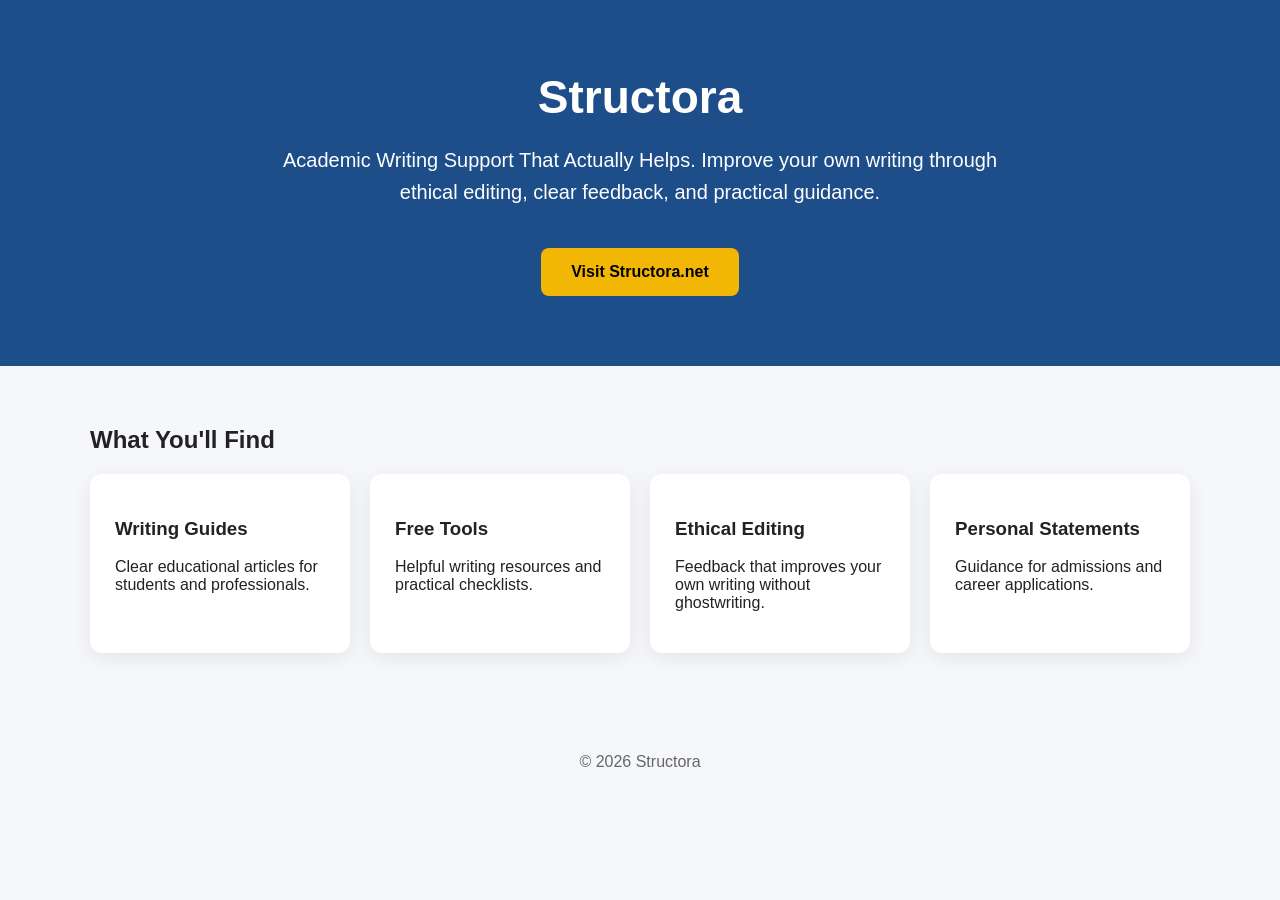
==== index.html @ daac4e53 "Create index.html" ====
<!DOCTYPE html>
<html lang="en">
<head>
<meta charset="UTF-8">
<meta name="viewport" content="width=device-width, initial-scale=1.0">
<title>Structora | Academic Writing Support</title>

<style>
body{
    margin:0;
    font-family:Arial,Helvetica,sans-serif;
    background:#f5f7fb;
    color:#222;
}

header{
    background:#1d4e89;
    color:#fff;
    text-align:center;
    padding:70px 20px;
}

header h1{
    margin:0;
    font-size:46px;
}

header p{
    font-size:20px;
    max-width:750px;
    margin:20px auto;
    line-height:1.6;
}

.button{
    display:inline-block;
    margin-top:20px;
    background:#f2b705;
    color:#000;
    text-decoration:none;
    padding:15px 30px;
    border-radius:8px;
    font-weight:bold;
}

section{
    max-width:1100px;
    margin:60px auto;
    padding:0 20px;
}

.cards{
    display:grid;
    grid-template-columns:repeat(auto-fit,minmax(230px,1fr));
    gap:20px;
}

.card{
    background:#fff;
    border-radius:12px;
    padding:25px;
    box-shadow:0 5px 20px rgba(0,0,0,.08);
}

footer{
    text-align:center;
    padding:40px;
    color:#666;
}
</style>

</head>

<body>

<header>

<h1>Structora</h1>

<p>
Academic Writing Support That Actually Helps.
Improve your own writing through ethical editing,
clear feedback, and practical guidance.
</p>

<a class="button" href="https://www.structora.net">
Visit Structora.net
</a>

</header>

<section>

<h2>What You'll Find</h2>

<div class="cards">

<div class="card">
<h3>Writing Guides</h3>
<p>Clear educational articles for students and professionals.</p>
</div>

<div class="card">
<h3>Free Tools</h3>
<p>Helpful writing resources and practical checklists.</p>
</div>

<div class="card">
<h3>Ethical Editing</h3>
<p>Feedback that improves your own writing without ghostwriting.</p>
</div>

<div class="card">
<h3>Personal Statements</h3>
<p>Guidance for admissions and career applications.</p>
</div>

</div>

</section>

<footer>

© 2026 Structora

</footer>

</body>
</html>
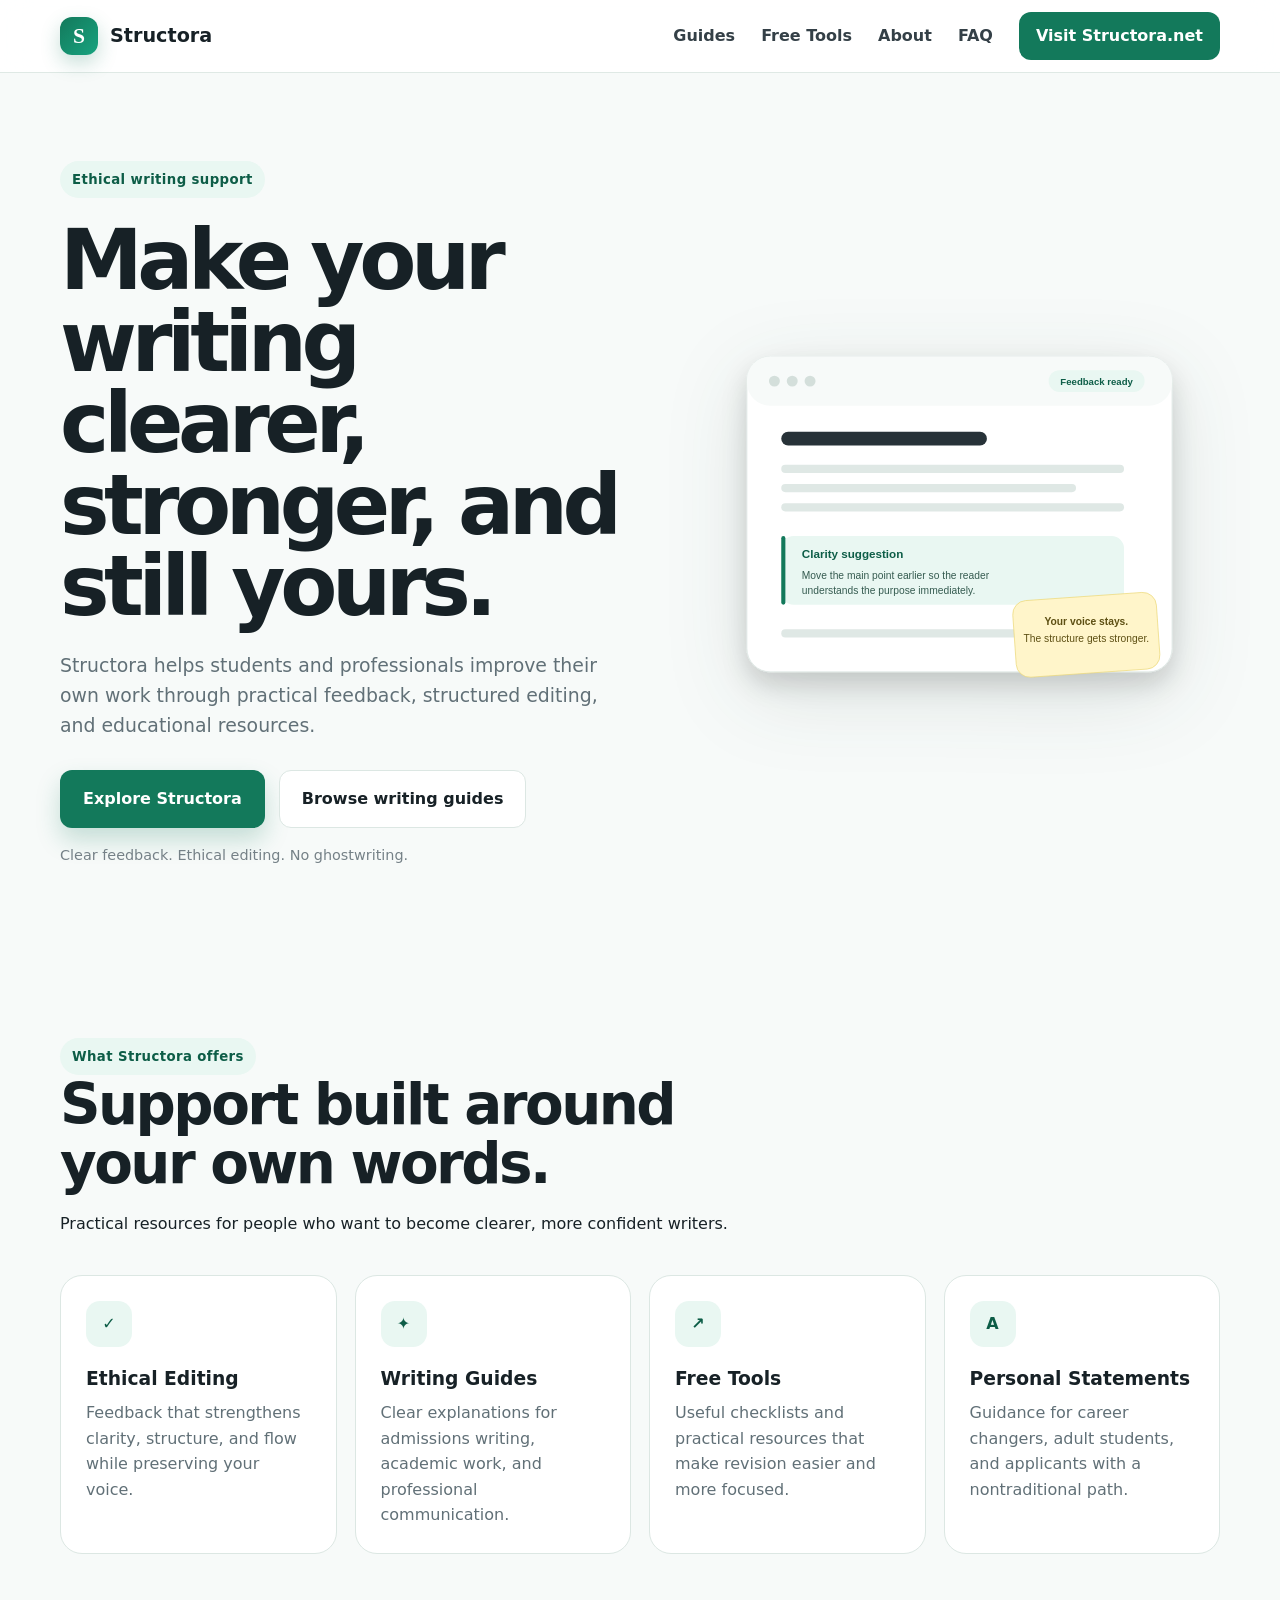
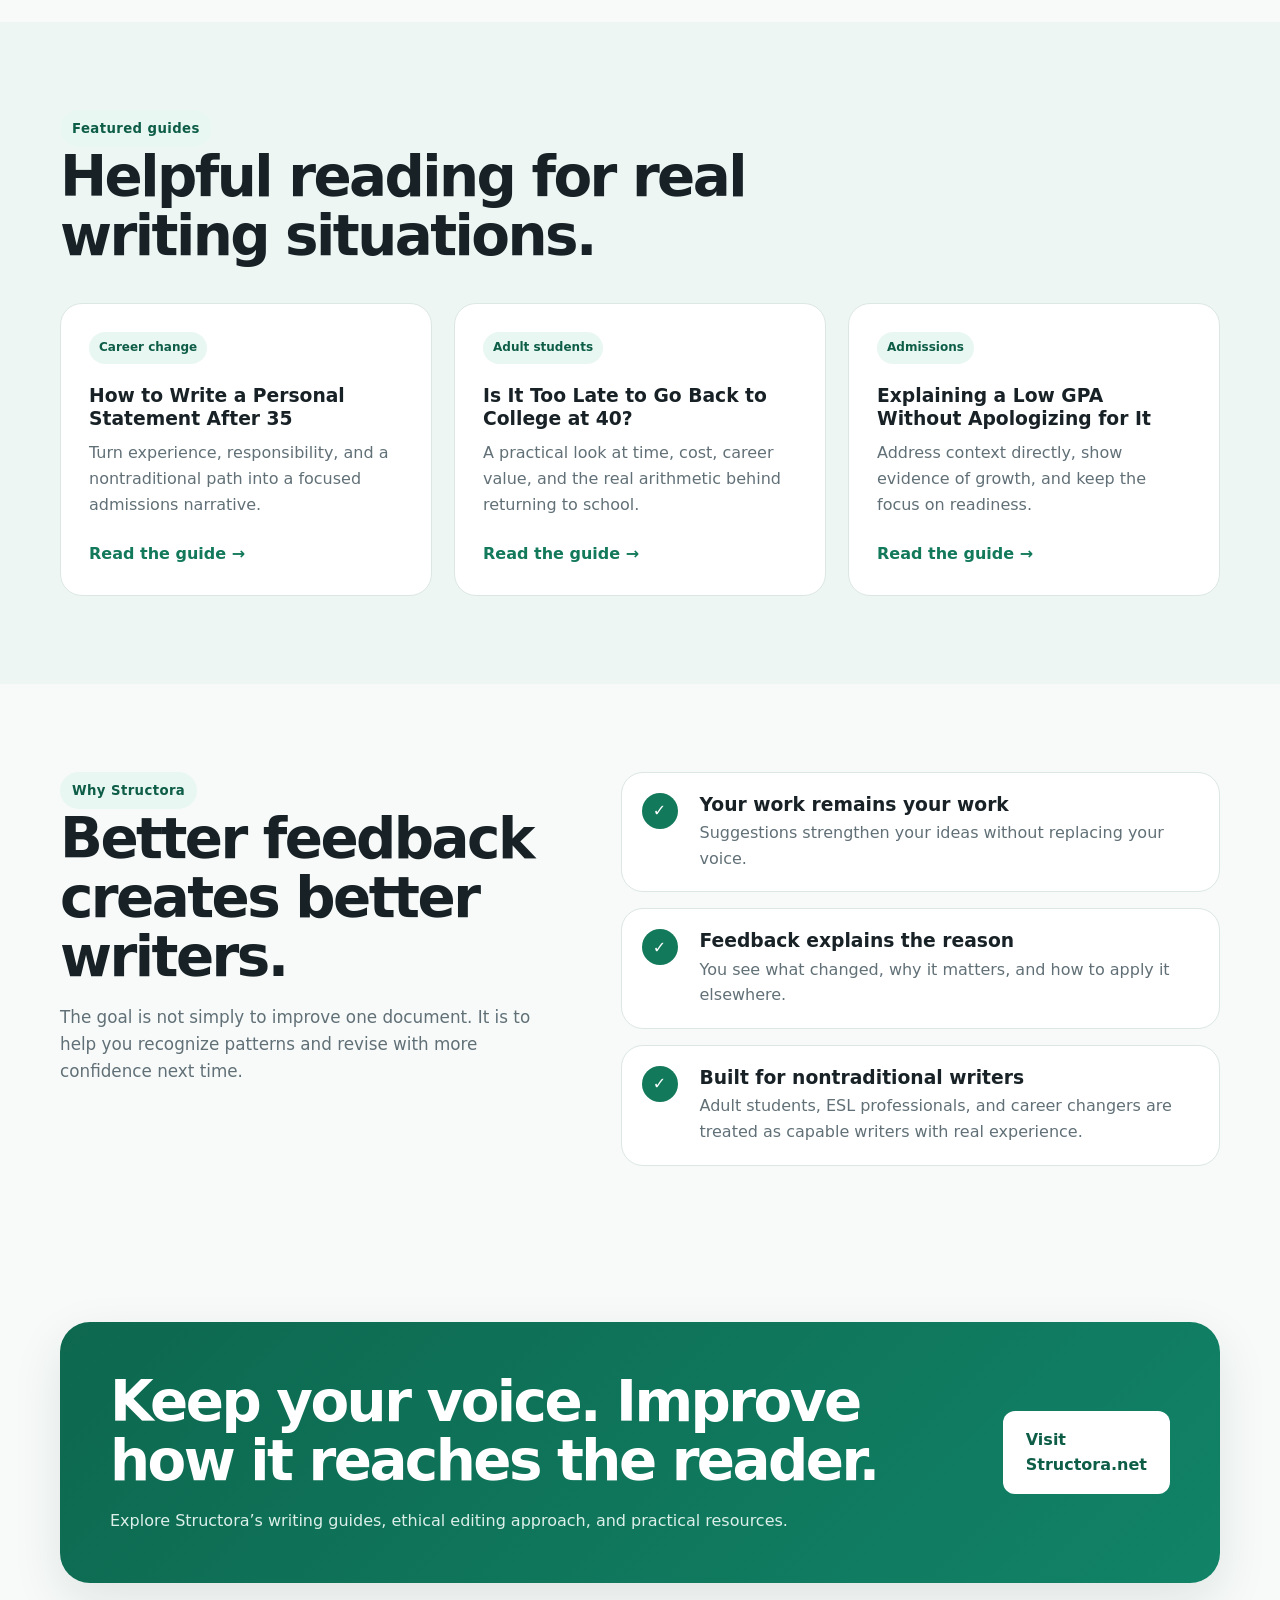
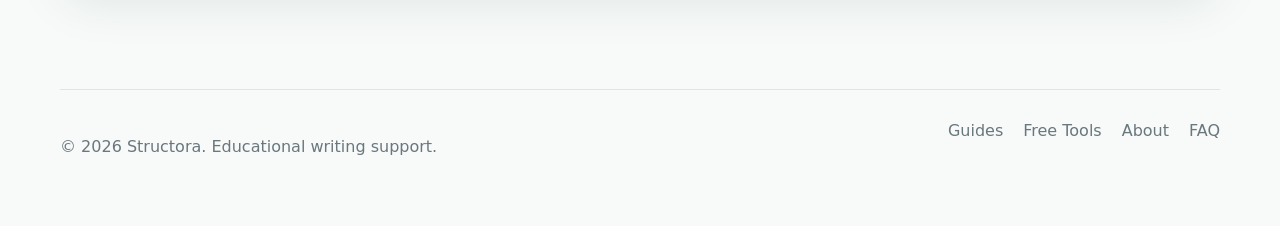
==== commit 9e973f69: "Add files via upload" ====
--- a/index.html
+++ b/index.html
@@ -1,129 +1,149 @@
 <!DOCTYPE html>
 <html lang="en">
 <head>
-<meta charset="UTF-8">
-<meta name="viewport" content="width=device-width, initial-scale=1.0">
-<title>Structora | Academic Writing Support</title>
+  <meta charset="UTF-8">
+  <meta name="viewport" content="width=device-width, initial-scale=1.0">
+  <meta name="description" content="Structora helps students and professionals improve their own writing through ethical editing, practical feedback, and educational resources.">
+  <title>Structora | Academic Writing Support</title>
+  <link rel="icon" href="assets/favicon.svg" type="image/svg+xml">
+  <link rel="stylesheet" href="styles.css">
+  <script defer src="script.js"></script>
+</head>
+<body>
+  <header class="site-header">
+    <div class="container nav-wrap">
+      <a class="brand" href="index.html">
+        <span class="brand-mark">S</span>
+        <span>Structora</span>
+      </a>
+      <button class="menu-toggle" aria-label="Open menu" aria-expanded="false">☰</button>
+      <nav class="site-nav" aria-label="Primary navigation">
+        <a href="guides.html">Guides</a>
+        <a href="tools.html">Free Tools</a>
+        <a href="about.html">About</a>
+        <a href="faq.html">FAQ</a>
+        <a class="nav-button" href="https://www.structora.net/" target="_blank" rel="noopener">Visit Structora.net</a>
+      </nav>
+    </div>
+  </header>
 
-<style>
-body{
-    margin:0;
-    font-family:Arial,Helvetica,sans-serif;
-    background:#f5f7fb;
-    color:#222;
-}
+  <main>
+    <section class="hero section">
+      <div class="container hero-grid">
+        <div class="hero-copy reveal">
+          <span class="eyebrow">Ethical writing support</span>
+          <h1>Make your writing clearer, stronger, and still yours.</h1>
+          <p class="lead">Structora helps students and professionals improve their own work through practical feedback, structured editing, and educational resources.</p>
+          <div class="button-row">
+            <a class="button primary" href="https://www.structora.net/" target="_blank" rel="noopener">Explore Structora</a>
+            <a class="button secondary" href="guides.html">Browse writing guides</a>
+          </div>
+          <p class="microcopy">Clear feedback. Ethical editing. No ghostwriting.</p>
+        </div>
 
-header{
-    background:#1d4e89;
-    color:#fff;
-    text-align:center;
-    padding:70px 20px;
-}
+        <div class="hero-visual reveal">
+          <img src="assets/editor-illustration.svg" alt="Illustration of structured writing feedback">
+        </div>
+      </div>
+    </section>
 
-header h1{
-    margin:0;
-    font-size:46px;
-}
+    <section class="section compact">
+      <div class="container">
+        <div class="section-heading reveal">
+          <span class="eyebrow">What Structora offers</span>
+          <h2>Support built around your own words.</h2>
+          <p>Practical resources for people who want to become clearer, more confident writers.</p>
+        </div>
+        <div class="feature-grid">
+          <article class="feature-card reveal">
+            <div class="icon">✓</div>
+            <h3>Ethical Editing</h3>
+            <p>Feedback that strengthens clarity, structure, and flow while preserving your voice.</p>
+          </article>
+          <article class="feature-card reveal">
+            <div class="icon">✦</div>
+            <h3>Writing Guides</h3>
+            <p>Clear explanations for admissions writing, academic work, and professional communication.</p>
+          </article>
+          <article class="feature-card reveal">
+            <div class="icon">↗</div>
+            <h3>Free Tools</h3>
+            <p>Useful checklists and practical resources that make revision easier and more focused.</p>
+          </article>
+          <article class="feature-card reveal">
+            <div class="icon">A</div>
+            <h3>Personal Statements</h3>
+            <p>Guidance for career changers, adult students, and applicants with a nontraditional path.</p>
+          </article>
+        </div>
+      </div>
+    </section>
 
-header p{
-    font-size:20px;
-    max-width:750px;
-    margin:20px auto;
-    line-height:1.6;
-}
+    <section class="section tint">
+      <div class="container">
+        <div class="section-heading reveal">
+          <span class="eyebrow">Featured guides</span>
+          <h2>Helpful reading for real writing situations.</h2>
+        </div>
+        <div class="guide-grid">
+          <a class="guide-card reveal" href="https://www.structora.net/guides/how-to-write-a-personal-statement-after-35/" target="_blank" rel="noopener">
+            <span class="tag">Career change</span>
+            <h3>How to Write a Personal Statement After 35</h3>
+            <p>Turn experience, responsibility, and a nontraditional path into a focused admissions narrative.</p>
+            <span class="text-link">Read the guide →</span>
+          </a>
+          <a class="guide-card reveal" href="https://www.structora.net/guides/is-it-too-late-to-go-back-to-college-at-40/" target="_blank" rel="noopener">
+            <span class="tag">Adult students</span>
+            <h3>Is It Too Late to Go Back to College at 40?</h3>
+            <p>A practical look at time, cost, career value, and the real arithmetic behind returning to school.</p>
+            <span class="text-link">Read the guide →</span>
+          </a>
+          <a class="guide-card reveal" href="https://www.structora.net/guides/explaining-low-gpa-in-admission-essays/" target="_blank" rel="noopener">
+            <span class="tag">Admissions</span>
+            <h3>Explaining a Low GPA Without Apologizing for It</h3>
+            <p>Address context directly, show evidence of growth, and keep the focus on readiness.</p>
+            <span class="text-link">Read the guide →</span>
+          </a>
+        </div>
+      </div>
+    </section>
 
-.button{
-    display:inline-block;
-    margin-top:20px;
-    background:#f2b705;
-    color:#000;
-    text-decoration:none;
-    padding:15px 30px;
-    border-radius:8px;
-    font-weight:bold;
-}
+    <section class="section">
+      <div class="container split">
+        <div class="reveal">
+          <span class="eyebrow">Why Structora</span>
+          <h2>Better feedback creates better writers.</h2>
+          <p class="lead small">The goal is not simply to improve one document. It is to help you recognize patterns and revise with more confidence next time.</p>
+        </div>
+        <div class="check-list">
+          <div class="check-item reveal"><span>✓</span><div><h3>Your work remains your work</h3><p>Suggestions strengthen your ideas without replacing your voice.</p></div></div>
+          <div class="check-item reveal"><span>✓</span><div><h3>Feedback explains the reason</h3><p>You see what changed, why it matters, and how to apply it elsewhere.</p></div></div>
+          <div class="check-item reveal"><span>✓</span><div><h3>Built for nontraditional writers</h3><p>Adult students, ESL professionals, and career changers are treated as capable writers with real experience.</p></div></div>
+        </div>
+      </div>
+    </section>
 
-section{
-    max-width:1100px;
-    margin:60px auto;
-    padding:0 20px;
-}
+    <section class="section compact">
+      <div class="container cta reveal">
+        <div>
+          <h2>Keep your voice. Improve how it reaches the reader.</h2>
+          <p>Explore Structora’s writing guides, ethical editing approach, and practical resources.</p>
+        </div>
+        <a class="button light" href="https://www.structora.net/" target="_blank" rel="noopener">Visit Structora.net</a>
+      </div>
+    </section>
+  </main>
 
-.cards{
-    display:grid;
-    grid-template-columns:repeat(auto-fit,minmax(230px,1fr));
-    gap:20px;
-}
-
-.card{
-    background:#fff;
-    border-radius:12px;
-    padding:25px;
-    box-shadow:0 5px 20px rgba(0,0,0,.08);
-}
-
-footer{
-    text-align:center;
-    padding:40px;
-    color:#666;
-}
-</style>
-
-</head>
-
-<body>
-
-<header>
-
-<h1>Structora</h1>
-
-<p>
-Academic Writing Support That Actually Helps.
-Improve your own writing through ethical editing,
-clear feedback, and practical guidance.
-</p>
-
-<a class="button" href="https://www.structora.net">
-Visit Structora.net
-</a>
-
-</header>
-
-<section>
-
-<h2>What You'll Find</h2>
-
-<div class="cards">
-
-<div class="card">
-<h3>Writing Guides</h3>
-<p>Clear educational articles for students and professionals.</p>
-</div>
-
-<div class="card">
-<h3>Free Tools</h3>
-<p>Helpful writing resources and practical checklists.</p>
-</div>
-
-<div class="card">
-<h3>Ethical Editing</h3>
-<p>Feedback that improves your own writing without ghostwriting.</p>
-</div>
-
-<div class="card">
-<h3>Personal Statements</h3>
-<p>Guidance for admissions and career applications.</p>
-</div>
-
-</div>
-
-</section>
-
-<footer>
-
-© 2026 Structora
-
-</footer>
-
+  <footer class="site-footer">
+    <div class="container footer-wrap">
+      <p>© 2026 Structora. Educational writing support.</p>
+      <nav>
+        <a href="guides.html">Guides</a>
+        <a href="tools.html">Free Tools</a>
+        <a href="about.html">About</a>
+        <a href="faq.html">FAQ</a>
+      </nav>
+    </div>
+  </footer>
 </body>
 </html>
--- a/styles.css
+++ b/styles.css
@@ -0,0 +1,81 @@
+:root{
+  --green:#13795b;--green-dark:#0d5d47;--green-soft:#e9f7f2;--ink:#172126;--muted:#617077;
+  --line:#dce7e3;--paper:#fff;--canvas:#f7faf9;--tint:#edf6f3;--shadow:0 18px 50px rgba(18,50,40,.10);
+  --radius:22px
+}
+*{box-sizing:border-box}
+html{scroll-behavior:smooth}
+body{margin:0;font-family:Inter,ui-sans-serif,system-ui,-apple-system,BlinkMacSystemFont,"Segoe UI",sans-serif;color:var(--ink);background:var(--canvas);line-height:1.6}
+a{color:inherit}
+img{max-width:100%;display:block}
+.container{width:min(1160px,calc(100% - 40px));margin:auto}
+.narrow{max-width:840px}
+.center{text-align:center}
+.site-header{position:sticky;top:0;z-index:50;background:rgba(255,255,255,.9);backdrop-filter:blur(16px);border-bottom:1px solid rgba(220,231,227,.9)}
+.nav-wrap{min-height:72px;display:flex;align-items:center;justify-content:space-between;gap:24px}
+.brand{display:flex;align-items:center;gap:12px;text-decoration:none;font-weight:850;font-size:1.2rem}
+.brand-mark{width:38px;height:38px;border-radius:12px;display:grid;place-items:center;color:#fff;background:linear-gradient(135deg,var(--green),#18a37f);font-family:Georgia,serif;font-size:1.35rem;box-shadow:0 8px 20px rgba(19,121,91,.24)}
+.site-nav{display:flex;align-items:center;gap:26px}
+.site-nav a{text-decoration:none;color:#344047;font-weight:650}
+.site-nav a:hover{color:var(--green)}
+.nav-button,.button{display:inline-flex;align-items:center;justify-content:center;text-decoration:none;border-radius:12px;font-weight:800;transition:.2s ease}
+.nav-button{padding:11px 17px;background:var(--green);color:#fff!important}
+.menu-toggle{display:none;border:0;background:transparent;font-size:1.5rem}
+.section{padding:88px 0}
+.compact{padding:68px 0}
+.hero{overflow:hidden}
+.hero-grid{display:grid;grid-template-columns:1.05fr .95fr;gap:64px;align-items:center}
+.eyebrow{display:inline-flex;padding:8px 12px;border-radius:999px;background:var(--green-soft);color:var(--green-dark);font-size:.83rem;font-weight:850;letter-spacing:.03em}
+h1{font-size:clamp(3.1rem,6.5vw,5.9rem);line-height:.98;letter-spacing:-.065em;margin:22px 0}
+h2{font-size:clamp(2.2rem,4.4vw,4rem);line-height:1.05;letter-spacing:-.045em;margin:0 0 18px}
+h3{line-height:1.25}
+.lead{font-size:1.18rem;color:var(--muted);max-width:720px}
+.lead.small{font-size:1.05rem}
+.button-row{display:flex;flex-wrap:wrap;gap:14px;margin-top:30px}
+.button{padding:15px 22px;border:1px solid transparent}
+.primary{background:var(--green);color:#fff;box-shadow:0 12px 25px rgba(19,121,91,.22)}
+.secondary{background:#fff;border-color:var(--line)}
+.light{background:#fff;color:var(--green-dark)}
+.button:hover,.nav-button:hover{transform:translateY(-2px)}
+.microcopy{font-size:.9rem;color:#758187;margin-top:16px}
+.hero-visual img{filter:drop-shadow(0 20px 40px rgba(22,53,44,.12))}
+.section-heading{max-width:760px;margin-bottom:38px}
+.feature-grid{display:grid;grid-template-columns:repeat(4,1fr);gap:18px}
+.feature-card,.guide-card,.check-item{background:var(--paper);border:1px solid var(--line);border-radius:var(--radius)}
+.feature-card{padding:25px;transition:.22s ease}
+.feature-card:hover,.guide-card:hover{transform:translateY(-5px);box-shadow:var(--shadow)}
+.icon{width:46px;height:46px;display:grid;place-items:center;border-radius:14px;background:var(--green-soft);color:var(--green-dark);font-weight:900;margin-bottom:20px}
+.feature-card h3,.guide-card h3{margin:0 0 10px}
+.feature-card p,.guide-card p,.check-item p{margin:0;color:var(--muted)}
+.tint{background:var(--tint)}
+.guide-grid{display:grid;grid-template-columns:repeat(3,1fr);gap:22px}
+.guide-card{display:flex;flex-direction:column;min-height:260px;padding:28px;text-decoration:none;transition:.22s ease}
+.tag{align-self:flex-start;padding:6px 10px;border-radius:999px;background:var(--green-soft);color:var(--green-dark);font-size:.75rem;font-weight:850;margin-bottom:20px}
+.text-link{margin-top:auto;padding-top:24px;color:var(--green);font-weight:850}
+.split{display:grid;grid-template-columns:.9fr 1.1fr;gap:70px;align-items:start}
+.check-list{display:grid;gap:16px}
+.check-item{display:grid;grid-template-columns:42px 1fr;gap:16px;padding:20px}
+.check-item>span{width:36px;height:36px;border-radius:50%;display:grid;place-items:center;background:var(--green);color:#fff;font-weight:900}
+.check-item h3{margin:0 0 4px}
+.cta{background:linear-gradient(135deg,#0d684f,#118367);color:#fff;border-radius:30px;padding:50px;display:flex;align-items:center;justify-content:space-between;gap:36px;box-shadow:var(--shadow)}
+.cta p{color:#dcefe9;margin:0}
+.page-hero{text-align:left}
+.prose h2{font-size:2rem;margin-top:42px}
+.prose p{font-size:1.06rem;color:var(--muted)}
+.faq-list{border-top:1px solid var(--line)}
+details{border-bottom:1px solid var(--line);padding:20px 0}
+summary{cursor:pointer;font-weight:800;font-size:1.08rem}
+details p{color:var(--muted)}
+.site-footer{padding:38px 0 50px;color:#6a777d}
+.footer-wrap{display:flex;justify-content:space-between;gap:24px;border-top:1px solid var(--line);padding-top:28px}
+.footer-wrap nav{display:flex;gap:20px;flex-wrap:wrap}
+.footer-wrap a{text-decoration:none}
+.reveal{opacity:0;transform:translateY(18px);transition:opacity .65s ease,transform .65s ease}
+.reveal.visible{opacity:1;transform:none}
+@media(max-width:900px){
+  .menu-toggle{display:block}.site-nav{display:none;position:absolute;top:72px;left:0;right:0;background:#fff;padding:20px;flex-direction:column;border-bottom:1px solid var(--line)}.site-nav.open{display:flex}
+  .hero-grid,.split{grid-template-columns:1fr}.feature-grid{grid-template-columns:repeat(2,1fr)}.guide-grid{grid-template-columns:1fr}.cta{align-items:flex-start;flex-direction:column}
+}
+@media(max-width:620px){
+  .container{width:min(100% - 26px,1160px)}h1{font-size:3.15rem}.feature-grid{grid-template-columns:1fr}.cta{padding:34px 26px}.footer-wrap{flex-direction:column}
+}
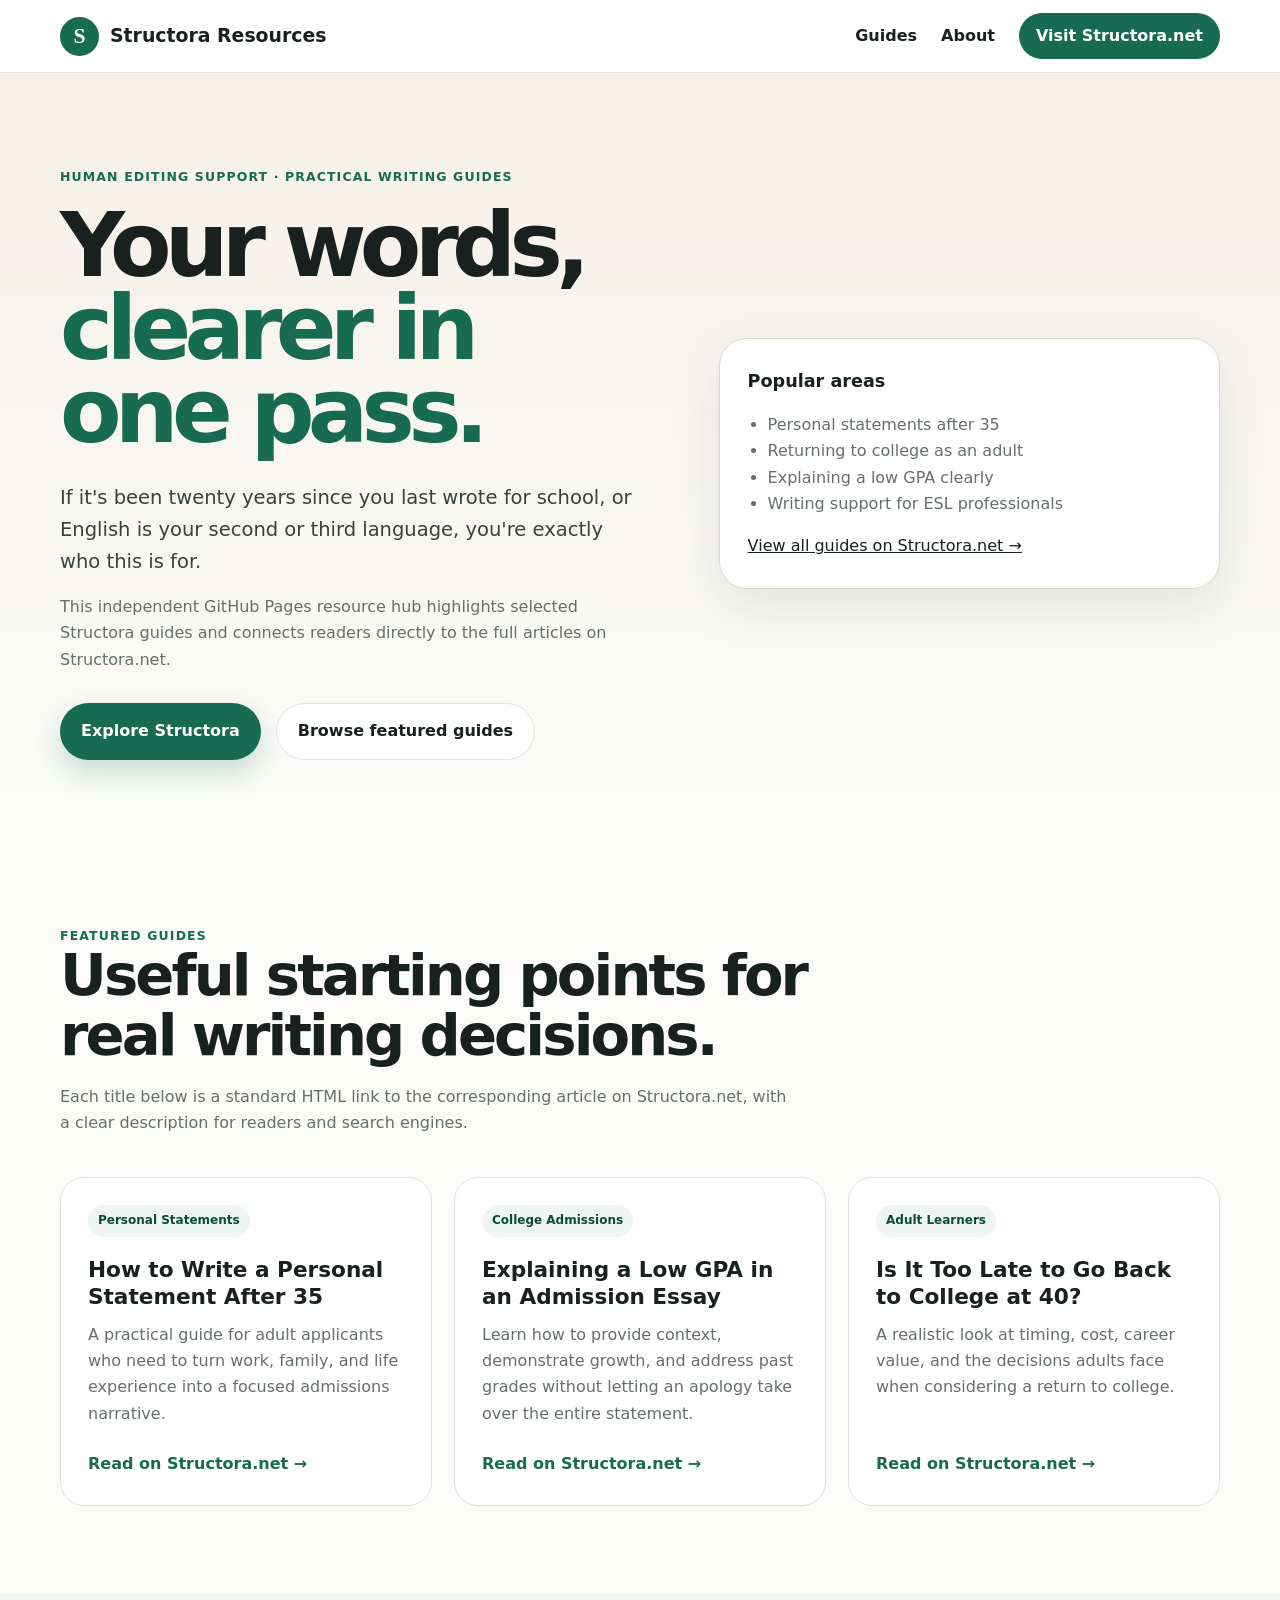
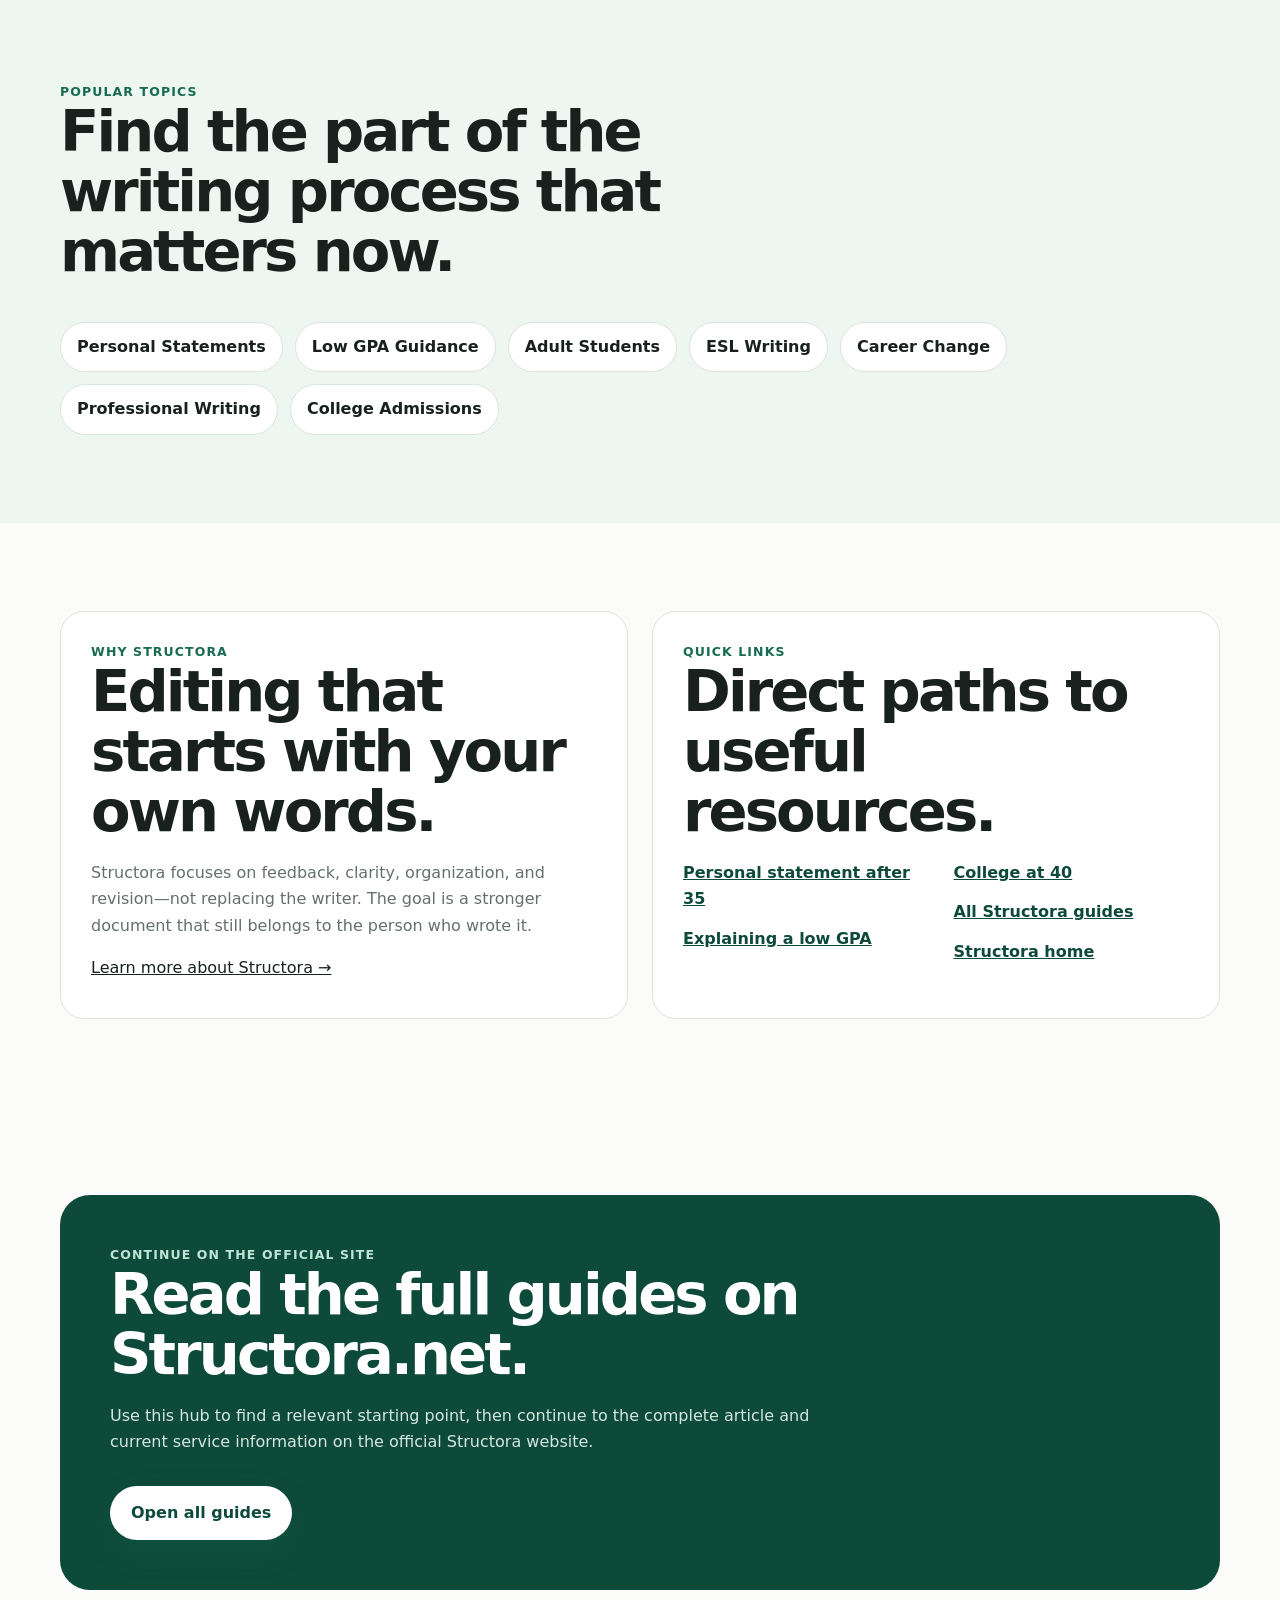
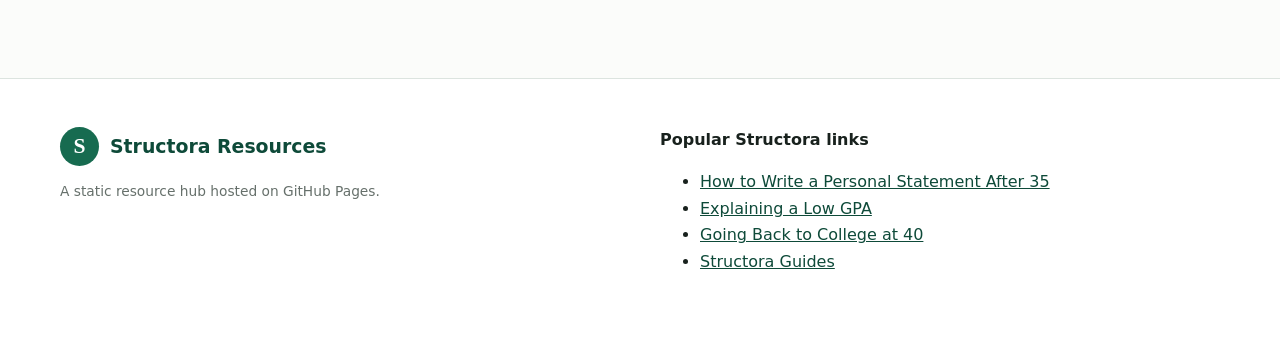
==== commit 111106d0: "Add files via upload" ====
--- a/index.html
+++ b/index.html
@@ -1,149 +1,167 @@
-<!DOCTYPE html>
+<!doctype html>
 <html lang="en">
 <head>
-  <meta charset="UTF-8">
-  <meta name="viewport" content="width=device-width, initial-scale=1.0">
-  <meta name="description" content="Structora helps students and professionals improve their own writing through ethical editing, practical feedback, and educational resources.">
-  <title>Structora | Academic Writing Support</title>
-  <link rel="icon" href="assets/favicon.svg" type="image/svg+xml">
-  <link rel="stylesheet" href="styles.css">
-  <script defer src="script.js"></script>
+<meta charset="utf-8">
+<meta name="viewport" content="width=device-width,initial-scale=1">
+<title>Structora Resources | Writing Guides for Adult Learners</title>
+<meta name="description" content="Explore practical Structora guides for adult learners, career changers, ESL professionals, personal statements, and college admissions.">
+<link rel="canonical" href="https://structoranet.github.io/">
+<meta name="robots" content="index,follow,max-image-preview:large">
+<meta property="og:type" content="website">
+<meta property="og:title" content="Structora Resources | Clearer Writing, Still Yours">
+<meta property="og:description" content="Practical writing guides for adult learners, career changers, ESL professionals, and admissions applicants.">
+<meta property="og:url" content="https://structoranet.github.io/">
+<meta name="twitter:card" content="summary">
+<link rel="icon" href="assets/favicon.svg" type="image/svg+xml">
+<link rel="stylesheet" href="styles.css">
+<script defer src="script.js"></script>
+<script type="application/ld+json">
+{
+  "@context":"https://schema.org",
+  "@type":"WebSite",
+  "name":"Structora Resources",
+  "url":"https://structoranet.github.io/",
+  "description":"Independent resource hub linking to Structora writing guides for adult learners and ESL professionals.",
+  "publisher":{
+    "@type":"Organization",
+    "name":"Structora",
+    "url":"https://www.structora.net/"
+  }
+}
+</script>
 </head>
 <body>
-  <header class="site-header">
-    <div class="container nav-wrap">
-      <a class="brand" href="index.html">
-        <span class="brand-mark">S</span>
-        <span>Structora</span>
-      </a>
-      <button class="menu-toggle" aria-label="Open menu" aria-expanded="false">☰</button>
-      <nav class="site-nav" aria-label="Primary navigation">
-        <a href="guides.html">Guides</a>
-        <a href="tools.html">Free Tools</a>
-        <a href="about.html">About</a>
-        <a href="faq.html">FAQ</a>
-        <a class="nav-button" href="https://www.structora.net/" target="_blank" rel="noopener">Visit Structora.net</a>
-      </nav>
+<header class="header">
+  <div class="container nav">
+    <a class="brand" href="https://structoranet.github.io/"><span class="mark">S</span><span>Structora Resources</span></a>
+    <nav class="links" aria-label="Primary navigation">
+      <a href="guides.html">Guides</a>
+      <a href="about.html">About</a>
+      <a class="cta" href="https://www.structora.net/">Visit Structora.net</a>
+    </nav>
+  </div>
+</header>
+
+<main>
+<section class="hero">
+  <div class="container hero-grid">
+    <div>
+      <div class="kicker">Human editing support · Practical writing guides</div>
+      <h1>Your words,<br><span>clearer in one pass.</span></h1>
+      <p class="lead">If it's been twenty years since you last wrote for school, or English is your second or third language, you're exactly who this is for.</p>
+      <p class="sub">This independent GitHub Pages resource hub highlights selected Structora guides and connects readers directly to the full articles on Structora.net.</p>
+      <div class="actions">
+        <a class="button primary" href="https://www.structora.net/">Explore Structora</a>
+        <a class="button secondary" href="guides.html">Browse featured guides</a>
+      </div>
     </div>
-  </header>
+    <aside class="hero-card">
+      <strong>Popular areas</strong>
+      <ul>
+        <li>Personal statements after 35</li>
+        <li>Returning to college as an adult</li>
+        <li>Explaining a low GPA clearly</li>
+        <li>Writing support for ESL professionals</li>
+      </ul>
+      <a href="https://www.structora.net/guides/">View all guides on Structora.net →</a>
+    </aside>
+  </div>
+</section>
 
-  <main>
-    <section class="hero section">
-      <div class="container hero-grid">
-        <div class="hero-copy reveal">
-          <span class="eyebrow">Ethical writing support</span>
-          <h1>Make your writing clearer, stronger, and still yours.</h1>
-          <p class="lead">Structora helps students and professionals improve their own work through practical feedback, structured editing, and educational resources.</p>
-          <div class="button-row">
-            <a class="button primary" href="https://www.structora.net/" target="_blank" rel="noopener">Explore Structora</a>
-            <a class="button secondary" href="guides.html">Browse writing guides</a>
-          </div>
-          <p class="microcopy">Clear feedback. Ethical editing. No ghostwriting.</p>
-        </div>
+<section class="section">
+  <div class="container">
+    <div class="section-head">
+      <div class="kicker">Featured guides</div>
+      <h2>Useful starting points for real writing decisions.</h2>
+      <p class="sub">Each title below is a standard HTML link to the corresponding article on Structora.net, with a clear description for readers and search engines.</p>
+    </div>
+    <div class="grid"><a class="card" href="https://www.structora.net/guides/how-to-write-a-personal-statement-after-35/">
+  <span class="tag">Personal Statements</span>
+  <h3>How to Write a Personal Statement After 35</h3>
+  <p>A practical guide for adult applicants who need to turn work, family, and life experience into a focused admissions narrative.</p>
+  <span class="read">Read on Structora.net →</span>
+</a>
+<a class="card" href="https://www.structora.net/guides/explaining-low-gpa-in-admission-essays/">
+  <span class="tag">College Admissions</span>
+  <h3>Explaining a Low GPA in an Admission Essay</h3>
+  <p>Learn how to provide context, demonstrate growth, and address past grades without letting an apology take over the entire statement.</p>
+  <span class="read">Read on Structora.net →</span>
+</a>
+<a class="card" href="https://www.structora.net/guides/is-it-too-late-to-go-back-to-college-at-40/">
+  <span class="tag">Adult Learners</span>
+  <h3>Is It Too Late to Go Back to College at 40?</h3>
+  <p>A realistic look at timing, cost, career value, and the decisions adults face when considering a return to college.</p>
+  <span class="read">Read on Structora.net →</span>
+</a></div>
+  </div>
+</section>
 
-        <div class="hero-visual reveal">
-          <img src="assets/editor-illustration.svg" alt="Illustration of structured writing feedback">
-        </div>
-      </div>
-    </section>
+<section class="section topics">
+  <div class="container">
+    <div class="section-head">
+      <div class="kicker">Popular topics</div>
+      <h2>Find the part of the writing process that matters now.</h2>
+    </div>
+    <div class="topic-wrap">
+      <a href="https://www.structora.net/guides/how-to-write-a-personal-statement-after-35/">Personal Statements</a>
+      <a href="https://www.structora.net/guides/explaining-low-gpa-in-admission-essays/">Low GPA Guidance</a>
+      <a href="https://www.structora.net/guides/is-it-too-late-to-go-back-to-college-at-40/">Adult Students</a>
+      <a href="https://www.structora.net/guides/">ESL Writing</a>
+      <a href="https://www.structora.net/guides/">Career Change</a>
+      <a href="https://www.structora.net/guides/">Professional Writing</a>
+      <a href="https://www.structora.net/guides/">College Admissions</a>
+    </div>
+  </div>
+</section>
 
-    <section class="section compact">
-      <div class="container">
-        <div class="section-heading reveal">
-          <span class="eyebrow">What Structora offers</span>
-          <h2>Support built around your own words.</h2>
-          <p>Practical resources for people who want to become clearer, more confident writers.</p>
-        </div>
-        <div class="feature-grid">
-          <article class="feature-card reveal">
-            <div class="icon">✓</div>
-            <h3>Ethical Editing</h3>
-            <p>Feedback that strengthens clarity, structure, and flow while preserving your voice.</p>
-          </article>
-          <article class="feature-card reveal">
-            <div class="icon">✦</div>
-            <h3>Writing Guides</h3>
-            <p>Clear explanations for admissions writing, academic work, and professional communication.</p>
-          </article>
-          <article class="feature-card reveal">
-            <div class="icon">↗</div>
-            <h3>Free Tools</h3>
-            <p>Useful checklists and practical resources that make revision easier and more focused.</p>
-          </article>
-          <article class="feature-card reveal">
-            <div class="icon">A</div>
-            <h3>Personal Statements</h3>
-            <p>Guidance for career changers, adult students, and applicants with a nontraditional path.</p>
-          </article>
-        </div>
-      </div>
-    </section>
+<section class="section">
+  <div class="container info-grid">
+    <article class="info">
+      <div class="kicker">Why Structora</div>
+      <h2>Editing that starts with your own words.</h2>
+      <p>Structora focuses on feedback, clarity, organization, and revision—not replacing the writer. The goal is a stronger document that still belongs to the person who wrote it.</p>
+      <a href="https://www.structora.net/">Learn more about Structora →</a>
+    </article>
+    <article class="info">
+      <div class="kicker">Quick links</div>
+      <h2>Direct paths to useful resources.</h2>
+      <ul class="text-links">
+        <li><a href="https://www.structora.net/guides/how-to-write-a-personal-statement-after-35/">Personal statement after 35</a></li>
+        <li><a href="https://www.structora.net/guides/explaining-low-gpa-in-admission-essays/">Explaining a low GPA</a></li>
+        <li><a href="https://www.structora.net/guides/is-it-too-late-to-go-back-to-college-at-40/">College at 40</a></li>
+        <li><a href="https://www.structora.net/guides/">All Structora guides</a></li>
+        <li><a href="https://www.structora.net/">Structora home</a></li>
+      </ul>
+    </article>
+  </div>
+</section>
 
-    <section class="section tint">
-      <div class="container">
-        <div class="section-heading reveal">
-          <span class="eyebrow">Featured guides</span>
-          <h2>Helpful reading for real writing situations.</h2>
-        </div>
-        <div class="guide-grid">
-          <a class="guide-card reveal" href="https://www.structora.net/guides/how-to-write-a-personal-statement-after-35/" target="_blank" rel="noopener">
-            <span class="tag">Career change</span>
-            <h3>How to Write a Personal Statement After 35</h3>
-            <p>Turn experience, responsibility, and a nontraditional path into a focused admissions narrative.</p>
-            <span class="text-link">Read the guide →</span>
-          </a>
-          <a class="guide-card reveal" href="https://www.structora.net/guides/is-it-too-late-to-go-back-to-college-at-40/" target="_blank" rel="noopener">
-            <span class="tag">Adult students</span>
-            <h3>Is It Too Late to Go Back to College at 40?</h3>
-            <p>A practical look at time, cost, career value, and the real arithmetic behind returning to school.</p>
-            <span class="text-link">Read the guide →</span>
-          </a>
-          <a class="guide-card reveal" href="https://www.structora.net/guides/explaining-low-gpa-in-admission-essays/" target="_blank" rel="noopener">
-            <span class="tag">Admissions</span>
-            <h3>Explaining a Low GPA Without Apologizing for It</h3>
-            <p>Address context directly, show evidence of growth, and keep the focus on readiness.</p>
-            <span class="text-link">Read the guide →</span>
-          </a>
-        </div>
-      </div>
-    </section>
+<section class="section">
+  <div class="container cta-box">
+    <div class="kicker" style="color:#bfe3d5">Continue on the official site</div>
+    <h2>Read the full guides on Structora.net.</h2>
+    <p>Use this hub to find a relevant starting point, then continue to the complete article and current service information on the official Structora website.</p>
+    <div class="actions"><a class="button primary" style="background:#fff;color:#0e4a39" href="https://www.structora.net/guides/">Open all guides</a></div>
+  </div>
+</section>
+</main>
 
-    <section class="section">
-      <div class="container split">
-        <div class="reveal">
-          <span class="eyebrow">Why Structora</span>
-          <h2>Better feedback creates better writers.</h2>
-          <p class="lead small">The goal is not simply to improve one document. It is to help you recognize patterns and revise with more confidence next time.</p>
-        </div>
-        <div class="check-list">
-          <div class="check-item reveal"><span>✓</span><div><h3>Your work remains your work</h3><p>Suggestions strengthen your ideas without replacing your voice.</p></div></div>
-          <div class="check-item reveal"><span>✓</span><div><h3>Feedback explains the reason</h3><p>You see what changed, why it matters, and how to apply it elsewhere.</p></div></div>
-          <div class="check-item reveal"><span>✓</span><div><h3>Built for nontraditional writers</h3><p>Adult students, ESL professionals, and career changers are treated as capable writers with real experience.</p></div></div>
-        </div>
-      </div>
-    </section>
-
-    <section class="section compact">
-      <div class="container cta reveal">
-        <div>
-          <h2>Keep your voice. Improve how it reaches the reader.</h2>
-          <p>Explore Structora’s writing guides, ethical editing approach, and practical resources.</p>
-        </div>
-        <a class="button light" href="https://www.structora.net/" target="_blank" rel="noopener">Visit Structora.net</a>
-      </div>
-    </section>
-  </main>
-
-  <footer class="site-footer">
-    <div class="container footer-wrap">
-      <p>© 2026 Structora. Educational writing support.</p>
-      <nav>
-        <a href="guides.html">Guides</a>
-        <a href="tools.html">Free Tools</a>
-        <a href="about.html">About</a>
-        <a href="faq.html">FAQ</a>
-      </nav>
+<footer class="footer">
+  <div class="container footer-grid">
+    <div>
+      <a class="brand" href="https://structoranet.github.io/"><span class="mark">S</span><span>Structora Resources</span></a>
+      <p class="small">A static resource hub hosted on GitHub Pages.</p>
     </div>
-  </footer>
+    <div>
+      <strong>Popular Structora links</strong>
+      <ul>
+        <li><a href="https://www.structora.net/guides/how-to-write-a-personal-statement-after-35/">How to Write a Personal Statement After 35</a></li>
+        <li><a href="https://www.structora.net/guides/explaining-low-gpa-in-admission-essays/">Explaining a Low GPA</a></li>
+        <li><a href="https://www.structora.net/guides/is-it-too-late-to-go-back-to-college-at-40/">Going Back to College at 40</a></li>
+        <li><a href="https://www.structora.net/guides/">Structora Guides</a></li>
+      </ul>
+    </div>
+  </div>
+</footer>
 </body>
-</html>
+</html>
--- a/styles.css
+++ b/styles.css
@@ -1,81 +1,61 @@
+
 :root{
-  --green:#13795b;--green-dark:#0d5d47;--green-soft:#e9f7f2;--ink:#172126;--muted:#617077;
-  --line:#dce7e3;--paper:#fff;--canvas:#f7faf9;--tint:#edf6f3;--shadow:0 18px 50px rgba(18,50,40,.10);
-  --radius:22px
+  --ink:#18211d;--muted:#66706b;--green:#176b50;--green-dark:#0e4a39;
+  --soft:#edf6f1;--cream:#f6f1e8;--paper:#fff;--line:#dce4df;
+  --shadow:0 18px 50px rgba(28,56,45,.10);--radius:24px
 }
 *{box-sizing:border-box}
 html{scroll-behavior:smooth}
-body{margin:0;font-family:Inter,ui-sans-serif,system-ui,-apple-system,BlinkMacSystemFont,"Segoe UI",sans-serif;color:var(--ink);background:var(--canvas);line-height:1.6}
+body{margin:0;font-family:Inter,ui-sans-serif,system-ui,-apple-system,"Segoe UI",sans-serif;color:var(--ink);background:#fbfcfa;line-height:1.65}
 a{color:inherit}
 img{max-width:100%;display:block}
-.container{width:min(1160px,calc(100% - 40px));margin:auto}
-.narrow{max-width:840px}
-.center{text-align:center}
-.site-header{position:sticky;top:0;z-index:50;background:rgba(255,255,255,.9);backdrop-filter:blur(16px);border-bottom:1px solid rgba(220,231,227,.9)}
-.nav-wrap{min-height:72px;display:flex;align-items:center;justify-content:space-between;gap:24px}
-.brand{display:flex;align-items:center;gap:12px;text-decoration:none;font-weight:850;font-size:1.2rem}
-.brand-mark{width:38px;height:38px;border-radius:12px;display:grid;place-items:center;color:#fff;background:linear-gradient(135deg,var(--green),#18a37f);font-family:Georgia,serif;font-size:1.35rem;box-shadow:0 8px 20px rgba(19,121,91,.24)}
-.site-nav{display:flex;align-items:center;gap:26px}
-.site-nav a{text-decoration:none;color:#344047;font-weight:650}
-.site-nav a:hover{color:var(--green)}
-.nav-button,.button{display:inline-flex;align-items:center;justify-content:center;text-decoration:none;border-radius:12px;font-weight:800;transition:.2s ease}
-.nav-button{padding:11px 17px;background:var(--green);color:#fff!important}
-.menu-toggle{display:none;border:0;background:transparent;font-size:1.5rem}
+.container{width:min(1160px,calc(100% - 36px));margin:auto}
+.header{position:sticky;top:0;z-index:20;background:rgba(255,255,255,.92);backdrop-filter:blur(14px);border-bottom:1px solid var(--line)}
+.nav{min-height:72px;display:flex;align-items:center;justify-content:space-between;gap:24px}
+.brand{display:flex;align-items:center;gap:11px;text-decoration:none;font-weight:850;font-size:1.18rem}
+.mark{width:39px;height:39px;border-radius:50%;display:grid;place-items:center;background:var(--green);color:#fff;font:700 1.35rem Georgia,serif}
+.links{display:flex;align-items:center;gap:24px}
+.links a{text-decoration:none;font-weight:650}
+.links .cta{padding:10px 17px;border-radius:999px;background:var(--green);color:#fff}
+.hero{padding:94px 0 78px;background:linear-gradient(180deg,var(--cream),#fbfcfa)}
+.hero-grid{display:grid;grid-template-columns:1.08fr .92fr;gap:70px;align-items:center}
+.kicker{text-transform:uppercase;letter-spacing:.09em;color:var(--green);font-size:.78rem;font-weight:850}
+h1{font-size:clamp(3.6rem,7vw,6.7rem);line-height:.93;letter-spacing:-.075em;margin:16px 0 0}
+h1 span{color:var(--green)}
+h2{font-size:clamp(2.3rem,4.5vw,4rem);line-height:1.04;letter-spacing:-.05em;margin:0 0 18px}
+h3{line-height:1.25}
+.lead{font-size:1.22rem;color:#39423e;max-width:760px;margin:28px 0 0}
+.sub{color:var(--muted);max-width:740px}
+.actions{display:flex;gap:15px;flex-wrap:wrap;margin-top:30px}
+.button{display:inline-flex;align-items:center;justify-content:center;padding:14px 21px;border-radius:999px;text-decoration:none;font-weight:800}
+.primary{background:var(--green);color:#fff;box-shadow:0 12px 28px rgba(23,107,80,.22)}
+.secondary{background:#fff;border:1px solid var(--line)}
+.hero-card{background:#fff;border:1px solid #ddd8ce;border-radius:28px;padding:28px;box-shadow:var(--shadow)}
+.hero-card strong{display:block;font-size:1.1rem;margin-bottom:16px}
+.hero-card ul{padding-left:20px;color:var(--muted)}
 .section{padding:88px 0}
-.compact{padding:68px 0}
-.hero{overflow:hidden}
-.hero-grid{display:grid;grid-template-columns:1.05fr .95fr;gap:64px;align-items:center}
-.eyebrow{display:inline-flex;padding:8px 12px;border-radius:999px;background:var(--green-soft);color:var(--green-dark);font-size:.83rem;font-weight:850;letter-spacing:.03em}
-h1{font-size:clamp(3.1rem,6.5vw,5.9rem);line-height:.98;letter-spacing:-.065em;margin:22px 0}
-h2{font-size:clamp(2.2rem,4.4vw,4rem);line-height:1.05;letter-spacing:-.045em;margin:0 0 18px}
-h3{line-height:1.25}
-.lead{font-size:1.18rem;color:var(--muted);max-width:720px}
-.lead.small{font-size:1.05rem}
-.button-row{display:flex;flex-wrap:wrap;gap:14px;margin-top:30px}
-.button{padding:15px 22px;border:1px solid transparent}
-.primary{background:var(--green);color:#fff;box-shadow:0 12px 25px rgba(19,121,91,.22)}
-.secondary{background:#fff;border-color:var(--line)}
-.light{background:#fff;color:var(--green-dark)}
-.button:hover,.nav-button:hover{transform:translateY(-2px)}
-.microcopy{font-size:.9rem;color:#758187;margin-top:16px}
-.hero-visual img{filter:drop-shadow(0 20px 40px rgba(22,53,44,.12))}
-.section-heading{max-width:760px;margin-bottom:38px}
-.feature-grid{display:grid;grid-template-columns:repeat(4,1fr);gap:18px}
-.feature-card,.guide-card,.check-item{background:var(--paper);border:1px solid var(--line);border-radius:var(--radius)}
-.feature-card{padding:25px;transition:.22s ease}
-.feature-card:hover,.guide-card:hover{transform:translateY(-5px);box-shadow:var(--shadow)}
-.icon{width:46px;height:46px;display:grid;place-items:center;border-radius:14px;background:var(--green-soft);color:var(--green-dark);font-weight:900;margin-bottom:20px}
-.feature-card h3,.guide-card h3{margin:0 0 10px}
-.feature-card p,.guide-card p,.check-item p{margin:0;color:var(--muted)}
-.tint{background:var(--tint)}
-.guide-grid{display:grid;grid-template-columns:repeat(3,1fr);gap:22px}
-.guide-card{display:flex;flex-direction:column;min-height:260px;padding:28px;text-decoration:none;transition:.22s ease}
-.tag{align-self:flex-start;padding:6px 10px;border-radius:999px;background:var(--green-soft);color:var(--green-dark);font-size:.75rem;font-weight:850;margin-bottom:20px}
-.text-link{margin-top:auto;padding-top:24px;color:var(--green);font-weight:850}
-.split{display:grid;grid-template-columns:.9fr 1.1fr;gap:70px;align-items:start}
-.check-list{display:grid;gap:16px}
-.check-item{display:grid;grid-template-columns:42px 1fr;gap:16px;padding:20px}
-.check-item>span{width:36px;height:36px;border-radius:50%;display:grid;place-items:center;background:var(--green);color:#fff;font-weight:900}
-.check-item h3{margin:0 0 4px}
-.cta{background:linear-gradient(135deg,#0d684f,#118367);color:#fff;border-radius:30px;padding:50px;display:flex;align-items:center;justify-content:space-between;gap:36px;box-shadow:var(--shadow)}
-.cta p{color:#dcefe9;margin:0}
-.page-hero{text-align:left}
-.prose h2{font-size:2rem;margin-top:42px}
-.prose p{font-size:1.06rem;color:var(--muted)}
-.faq-list{border-top:1px solid var(--line)}
-details{border-bottom:1px solid var(--line);padding:20px 0}
-summary{cursor:pointer;font-weight:800;font-size:1.08rem}
-details p{color:var(--muted)}
-.site-footer{padding:38px 0 50px;color:#6a777d}
-.footer-wrap{display:flex;justify-content:space-between;gap:24px;border-top:1px solid var(--line);padding-top:28px}
-.footer-wrap nav{display:flex;gap:20px;flex-wrap:wrap}
-.footer-wrap a{text-decoration:none}
-.reveal{opacity:0;transform:translateY(18px);transition:opacity .65s ease,transform .65s ease}
-.reveal.visible{opacity:1;transform:none}
-@media(max-width:900px){
-  .menu-toggle{display:block}.site-nav{display:none;position:absolute;top:72px;left:0;right:0;background:#fff;padding:20px;flex-direction:column;border-bottom:1px solid var(--line)}.site-nav.open{display:flex}
-  .hero-grid,.split{grid-template-columns:1fr}.feature-grid{grid-template-columns:repeat(2,1fr)}.guide-grid{grid-template-columns:1fr}.cta{align-items:flex-start;flex-direction:column}
-}
-@media(max-width:620px){
-  .container{width:min(100% - 26px,1160px)}h1{font-size:3.15rem}.feature-grid{grid-template-columns:1fr}.cta{padding:34px 26px}.footer-wrap{flex-direction:column}
-}
+.section-head{max-width:800px;margin-bottom:40px}
+.grid{display:grid;grid-template-columns:repeat(3,1fr);gap:22px}
+.card{display:flex;flex-direction:column;min-height:310px;padding:27px;border:1px solid var(--line);border-radius:var(--radius);background:#fff;text-decoration:none;transition:.22s}
+.card:hover{transform:translateY(-5px);box-shadow:var(--shadow);border-color:#bfcfc6}
+.tag{display:inline-flex;align-self:flex-start;padding:6px 10px;border-radius:999px;background:var(--soft);color:var(--green-dark);font-size:.75rem;font-weight:850}
+.card h3{font-size:1.35rem;margin:20px 0 11px}
+.card p{color:var(--muted);margin:0}
+.card .read{margin-top:auto;padding-top:24px;color:var(--green);font-weight:850}
+.topics{background:var(--soft)}
+.topic-wrap{display:flex;flex-wrap:wrap;gap:12px}
+.topic-wrap a{padding:11px 16px;background:#fff;border:1px solid var(--line);border-radius:999px;text-decoration:none;font-weight:750}
+.info-grid{display:grid;grid-template-columns:1fr 1fr;gap:24px}
+.info{padding:30px;border:1px solid var(--line);border-radius:var(--radius);background:#fff}
+.info p{color:var(--muted)}
+.text-links{columns:2;column-gap:35px;padding:0;list-style:none}
+.text-links li{break-inside:avoid;margin:0 0 13px}
+.text-links a{color:var(--green-dark);font-weight:750}
+.cta-box{padding:50px;border-radius:30px;background:var(--green-dark);color:#fff}
+.cta-box p{color:#d5e7df;max-width:760px}
+.footer{padding:48px 0;background:#fff;border-top:1px solid var(--line)}
+.footer-grid{display:grid;grid-template-columns:1fr 1fr;gap:40px}
+.footer a{color:var(--green-dark)}
+.small{font-size:.86rem;color:var(--muted)}
+@media(max-width:900px){.hero-grid,.info-grid{grid-template-columns:1fr}.grid{grid-template-columns:1fr}.links{gap:13px}.links a:not(.cta){display:none}}
+@media(max-width:620px){.container{width:min(100% - 24px,1160px)}.hero{padding:70px 0 58px}.section{padding:68px 0}h1{font-size:3.4rem}.text-links{columns:1}.cta-box{padding:34px 25px}}
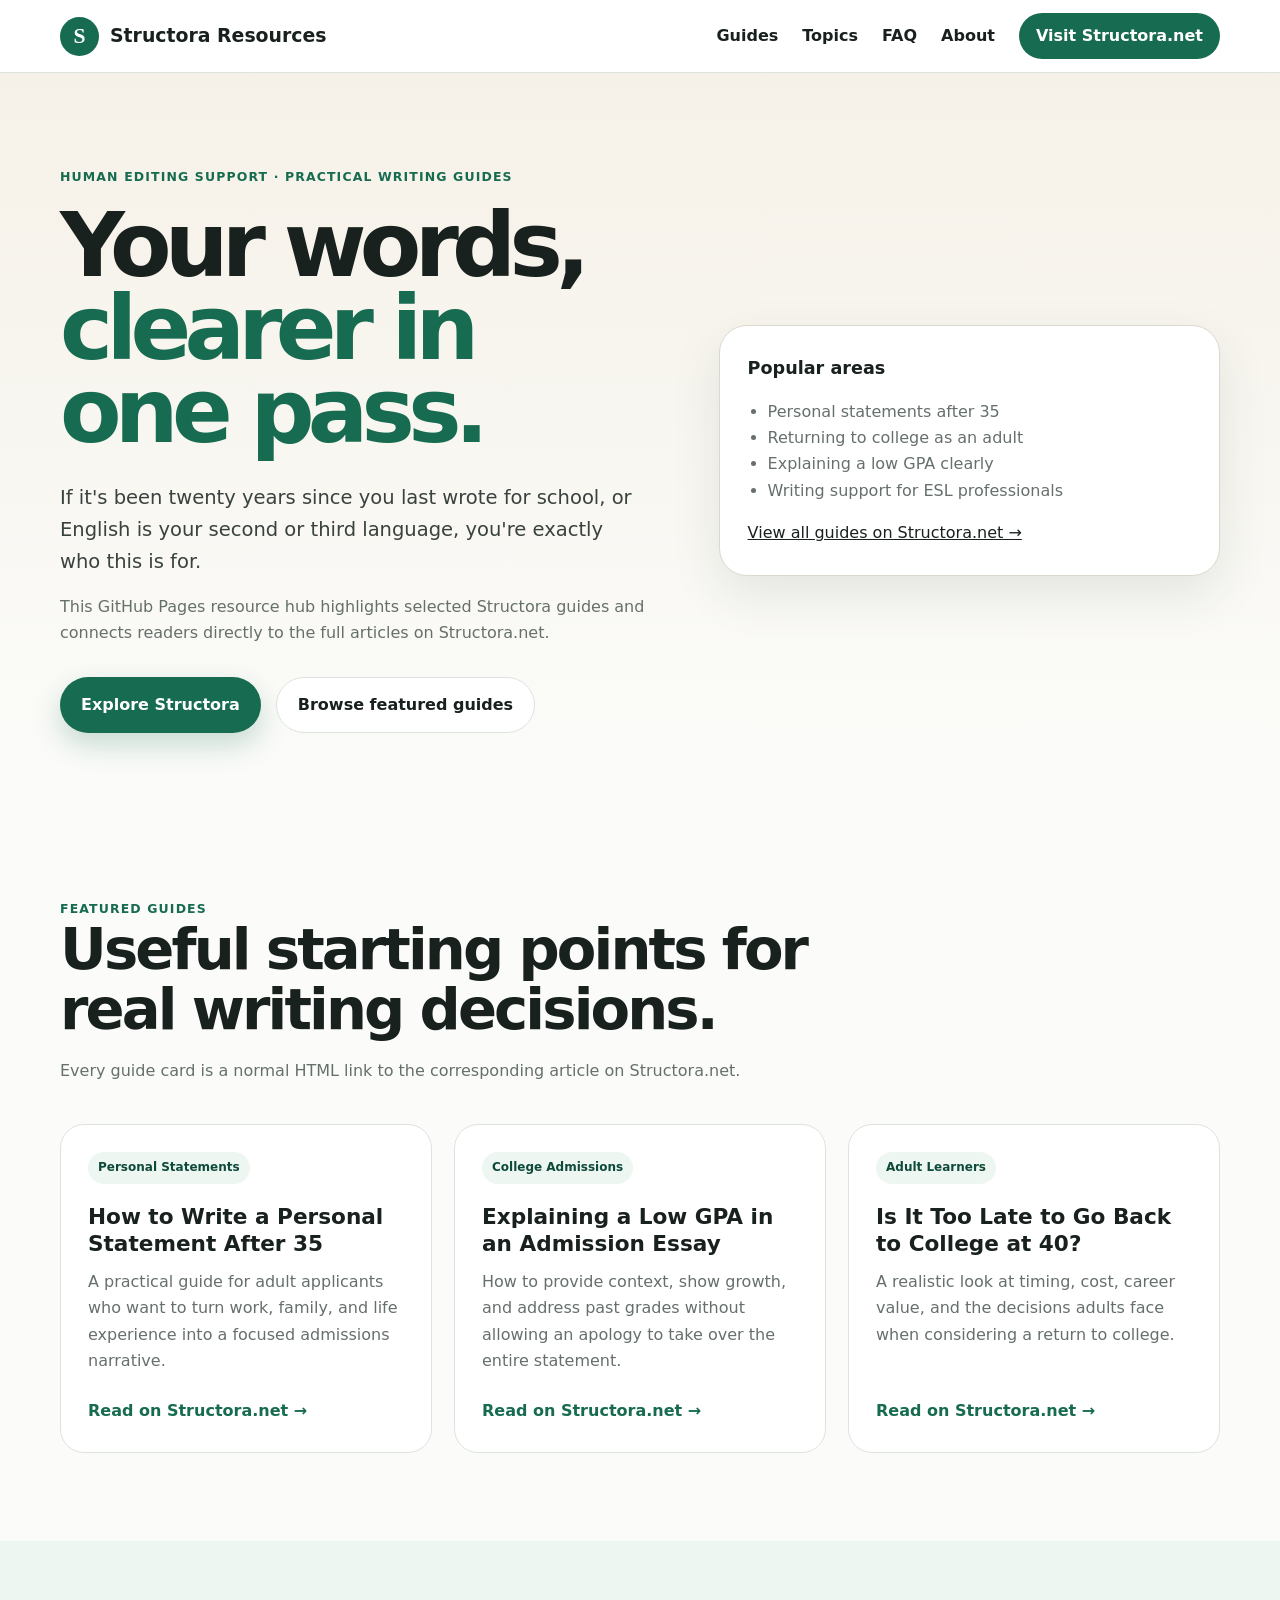
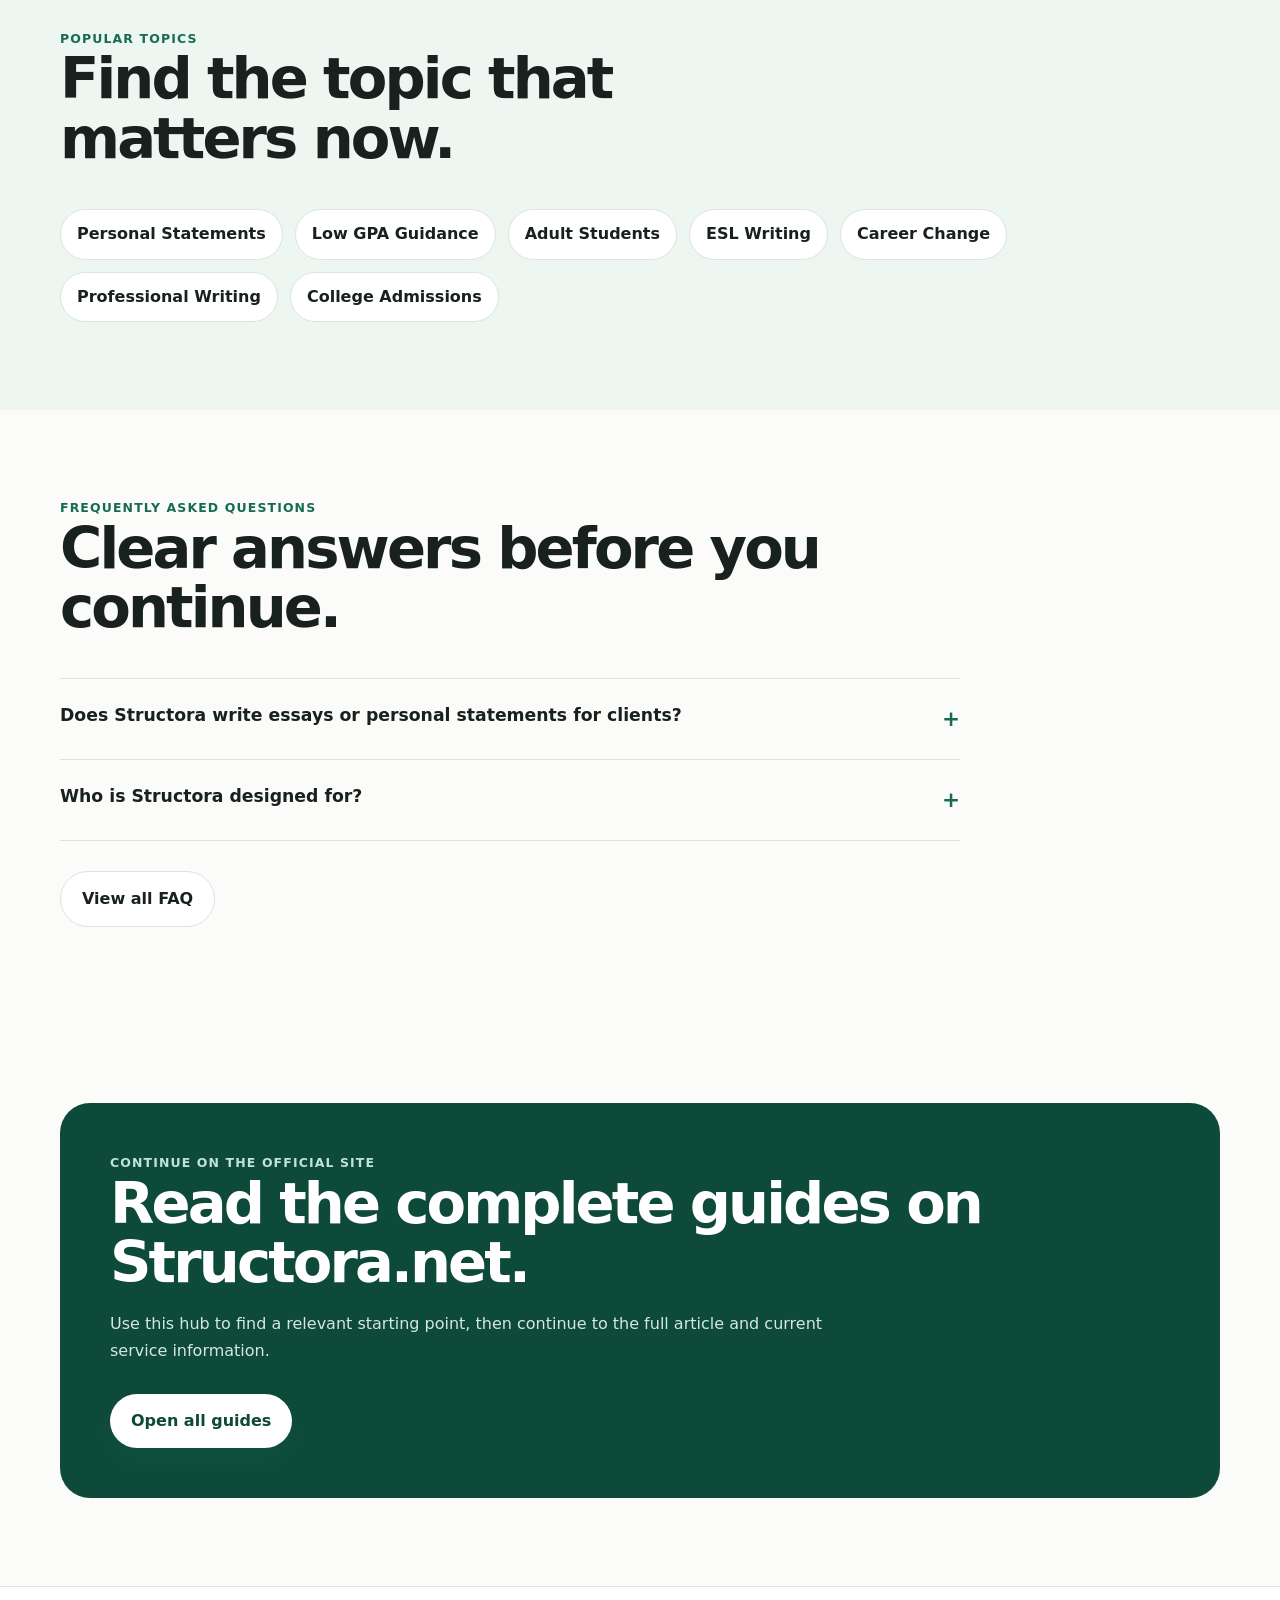
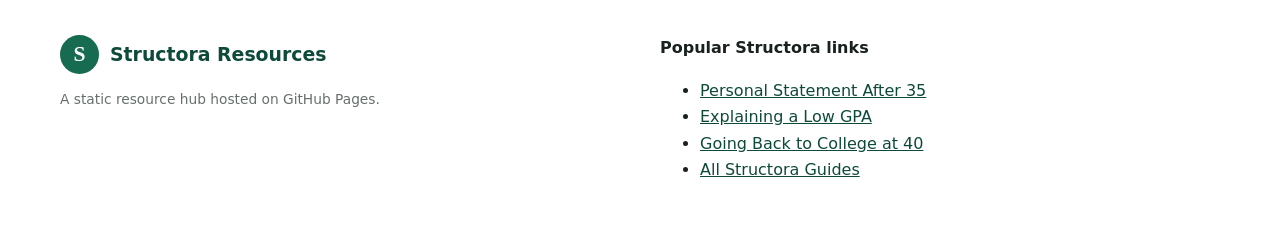
==== commit 5528a58d: "Add files via upload" ====
--- a/index.html
+++ b/index.html
@@ -1,5 +1,4 @@
-<!doctype html>
-<html lang="en">
+<!doctype html><html lang="en">
 <head>
 <meta charset="utf-8">
 <meta name="viewport" content="width=device-width,initial-scale=1">
@@ -8,40 +7,28 @@
 <link rel="canonical" href="https://structoranet.github.io/">
 <meta name="robots" content="index,follow,max-image-preview:large">
 <meta property="og:type" content="website">
-<meta property="og:title" content="Structora Resources | Clearer Writing, Still Yours">
-<meta property="og:description" content="Practical writing guides for adult learners, career changers, ESL professionals, and admissions applicants.">
+<meta property="og:title" content="Structora Resources | Writing Guides for Adult Learners">
+<meta property="og:description" content="Explore practical Structora guides for adult learners, career changers, ESL professionals, personal statements, and college admissions.">
 <meta property="og:url" content="https://structoranet.github.io/">
 <meta name="twitter:card" content="summary">
 <link rel="icon" href="assets/favicon.svg" type="image/svg+xml">
 <link rel="stylesheet" href="styles.css">
-<script defer src="script.js"></script>
-<script type="application/ld+json">
-{
-  "@context":"https://schema.org",
-  "@type":"WebSite",
-  "name":"Structora Resources",
-  "url":"https://structoranet.github.io/",
-  "description":"Independent resource hub linking to Structora writing guides for adult learners and ESL professionals.",
-  "publisher":{
-    "@type":"Organization",
-    "name":"Structora",
-    "url":"https://www.structora.net/"
-  }
-}
-</script>
+<script type="application/ld+json">{"@context": "https://schema.org", "@type": "WebSite", "name": "Structora Resources", "url": "https://structoranet.github.io/", "description": "A GitHub Pages resource hub linking to Structora writing guides.", "publisher": {"@type": "Organization", "name": "Structora", "url": "https://www.structora.net/"}}</script>
 </head>
 <body>
+
 <header class="header">
   <div class="container nav">
-    <a class="brand" href="https://structoranet.github.io/"><span class="mark">S</span><span>Structora Resources</span></a>
+    <a class="brand" href="index.html"><span class="mark">S</span><span>Structora Resources</span></a>
     <nav class="links" aria-label="Primary navigation">
       <a href="guides.html">Guides</a>
+      <a href="topics.html">Topics</a>
+      <a href="faq.html">FAQ</a>
       <a href="about.html">About</a>
       <a class="cta" href="https://www.structora.net/">Visit Structora.net</a>
     </nav>
   </div>
 </header>
-
 <main>
 <section class="hero">
   <div class="container hero-grid">
@@ -49,7 +36,7 @@
       <div class="kicker">Human editing support · Practical writing guides</div>
       <h1>Your words,<br><span>clearer in one pass.</span></h1>
       <p class="lead">If it's been twenty years since you last wrote for school, or English is your second or third language, you're exactly who this is for.</p>
-      <p class="sub">This independent GitHub Pages resource hub highlights selected Structora guides and connects readers directly to the full articles on Structora.net.</p>
+      <p class="sub">This GitHub Pages resource hub highlights selected Structora guides and connects readers directly to the full articles on Structora.net.</p>
       <div class="actions">
         <a class="button primary" href="https://www.structora.net/">Explore Structora</a>
         <a class="button secondary" href="guides.html">Browse featured guides</a>
@@ -73,35 +60,32 @@
     <div class="section-head">
       <div class="kicker">Featured guides</div>
       <h2>Useful starting points for real writing decisions.</h2>
-      <p class="sub">Each title below is a standard HTML link to the corresponding article on Structora.net, with a clear description for readers and search engines.</p>
+      <p class="sub">Every guide card is a normal HTML link to the corresponding article on Structora.net.</p>
     </div>
     <div class="grid"><a class="card" href="https://www.structora.net/guides/how-to-write-a-personal-statement-after-35/">
-  <span class="tag">Personal Statements</span>
-  <h3>How to Write a Personal Statement After 35</h3>
-  <p>A practical guide for adult applicants who need to turn work, family, and life experience into a focused admissions narrative.</p>
-  <span class="read">Read on Structora.net →</span>
+<span class="tag">Personal Statements</span>
+<h3>How to Write a Personal Statement After 35</h3>
+<p>A practical guide for adult applicants who want to turn work, family, and life experience into a focused admissions narrative.</p>
+<span class="read">Read on Structora.net →</span>
 </a>
 <a class="card" href="https://www.structora.net/guides/explaining-low-gpa-in-admission-essays/">
-  <span class="tag">College Admissions</span>
-  <h3>Explaining a Low GPA in an Admission Essay</h3>
-  <p>Learn how to provide context, demonstrate growth, and address past grades without letting an apology take over the entire statement.</p>
-  <span class="read">Read on Structora.net →</span>
+<span class="tag">College Admissions</span>
+<h3>Explaining a Low GPA in an Admission Essay</h3>
+<p>How to provide context, show growth, and address past grades without allowing an apology to take over the entire statement.</p>
+<span class="read">Read on Structora.net →</span>
 </a>
 <a class="card" href="https://www.structora.net/guides/is-it-too-late-to-go-back-to-college-at-40/">
-  <span class="tag">Adult Learners</span>
-  <h3>Is It Too Late to Go Back to College at 40?</h3>
-  <p>A realistic look at timing, cost, career value, and the decisions adults face when considering a return to college.</p>
-  <span class="read">Read on Structora.net →</span>
+<span class="tag">Adult Learners</span>
+<h3>Is It Too Late to Go Back to College at 40?</h3>
+<p>A realistic look at timing, cost, career value, and the decisions adults face when considering a return to college.</p>
+<span class="read">Read on Structora.net →</span>
 </a></div>
   </div>
 </section>
 
 <section class="section topics">
   <div class="container">
-    <div class="section-head">
-      <div class="kicker">Popular topics</div>
-      <h2>Find the part of the writing process that matters now.</h2>
-    </div>
+    <div class="section-head"><div class="kicker">Popular topics</div><h2>Find the topic that matters now.</h2></div>
     <div class="topic-wrap">
       <a href="https://www.structora.net/guides/how-to-write-a-personal-statement-after-35/">Personal Statements</a>
       <a href="https://www.structora.net/guides/explaining-low-gpa-in-admission-essays/">Low GPA Guidance</a>
@@ -115,32 +99,19 @@
 </section>
 
 <section class="section">
-  <div class="container info-grid">
-    <article class="info">
-      <div class="kicker">Why Structora</div>
-      <h2>Editing that starts with your own words.</h2>
-      <p>Structora focuses on feedback, clarity, organization, and revision—not replacing the writer. The goal is a stronger document that still belongs to the person who wrote it.</p>
-      <a href="https://www.structora.net/">Learn more about Structora →</a>
-    </article>
-    <article class="info">
-      <div class="kicker">Quick links</div>
-      <h2>Direct paths to useful resources.</h2>
-      <ul class="text-links">
-        <li><a href="https://www.structora.net/guides/how-to-write-a-personal-statement-after-35/">Personal statement after 35</a></li>
-        <li><a href="https://www.structora.net/guides/explaining-low-gpa-in-admission-essays/">Explaining a low GPA</a></li>
-        <li><a href="https://www.structora.net/guides/is-it-too-late-to-go-back-to-college-at-40/">College at 40</a></li>
-        <li><a href="https://www.structora.net/guides/">All Structora guides</a></li>
-        <li><a href="https://www.structora.net/">Structora home</a></li>
-      </ul>
-    </article>
+  <div class="container">
+    <div class="section-head"><div class="kicker">Frequently asked questions</div><h2>Clear answers before you continue.</h2></div>
+    <div class="faq-list"><details><summary>Does Structora write essays or personal statements for clients?</summary><p>No. Structora focuses on editing, feedback, clarity, structure, and educational guidance based on the writer’s own draft.</p></details>
+<details><summary>Who is Structora designed for?</summary><p>Structora is designed for adult learners, career changers, admissions applicants, ESL professionals, and other writers who want help improving their own work.</p></details></div>
+    <div class="actions"><a class="button secondary" href="faq.html">View all FAQ</a></div>
   </div>
 </section>
 
 <section class="section">
   <div class="container cta-box">
     <div class="kicker" style="color:#bfe3d5">Continue on the official site</div>
-    <h2>Read the full guides on Structora.net.</h2>
-    <p>Use this hub to find a relevant starting point, then continue to the complete article and current service information on the official Structora website.</p>
+    <h2>Read the complete guides on Structora.net.</h2>
+    <p>Use this hub to find a relevant starting point, then continue to the full article and current service information.</p>
     <div class="actions"><a class="button primary" style="background:#fff;color:#0e4a39" href="https://www.structora.net/guides/">Open all guides</a></div>
   </div>
 </section>
@@ -149,19 +120,18 @@
 <footer class="footer">
   <div class="container footer-grid">
     <div>
-      <a class="brand" href="https://structoranet.github.io/"><span class="mark">S</span><span>Structora Resources</span></a>
+      <a class="brand" href="index.html"><span class="mark">S</span><span>Structora Resources</span></a>
       <p class="small">A static resource hub hosted on GitHub Pages.</p>
     </div>
     <div>
       <strong>Popular Structora links</strong>
       <ul>
-        <li><a href="https://www.structora.net/guides/how-to-write-a-personal-statement-after-35/">How to Write a Personal Statement After 35</a></li>
+        <li><a href="https://www.structora.net/guides/how-to-write-a-personal-statement-after-35/">Personal Statement After 35</a></li>
         <li><a href="https://www.structora.net/guides/explaining-low-gpa-in-admission-essays/">Explaining a Low GPA</a></li>
         <li><a href="https://www.structora.net/guides/is-it-too-late-to-go-back-to-college-at-40/">Going Back to College at 40</a></li>
-        <li><a href="https://www.structora.net/guides/">Structora Guides</a></li>
+        <li><a href="https://www.structora.net/guides/">All Structora Guides</a></li>
       </ul>
     </div>
   </div>
 </footer>
-</body>
-</html>+</body></html>
--- a/styles.css
+++ b/styles.css
@@ -51,6 +51,13 @@
 .text-links{columns:2;column-gap:35px;padding:0;list-style:none}
 .text-links li{break-inside:avoid;margin:0 0 13px}
 .text-links a{color:var(--green-dark);font-weight:750}
+.faq-list{max-width:900px;border-top:1px solid var(--line)}
+details{padding:22px 0;border-bottom:1px solid var(--line)}
+summary{cursor:pointer;list-style:none;font-size:1.08rem;font-weight:800;display:flex;justify-content:space-between;gap:20px}
+summary::-webkit-details-marker{display:none}
+summary::after{content:"+";color:var(--green);font-size:1.35rem}
+details[open] summary::after{content:"–"}
+details p{color:var(--muted);margin:14px 0 0}
 .cta-box{padding:50px;border-radius:30px;background:var(--green-dark);color:#fff}
 .cta-box p{color:#d5e7df;max-width:760px}
 .footer{padding:48px 0;background:#fff;border-top:1px solid var(--line)}
